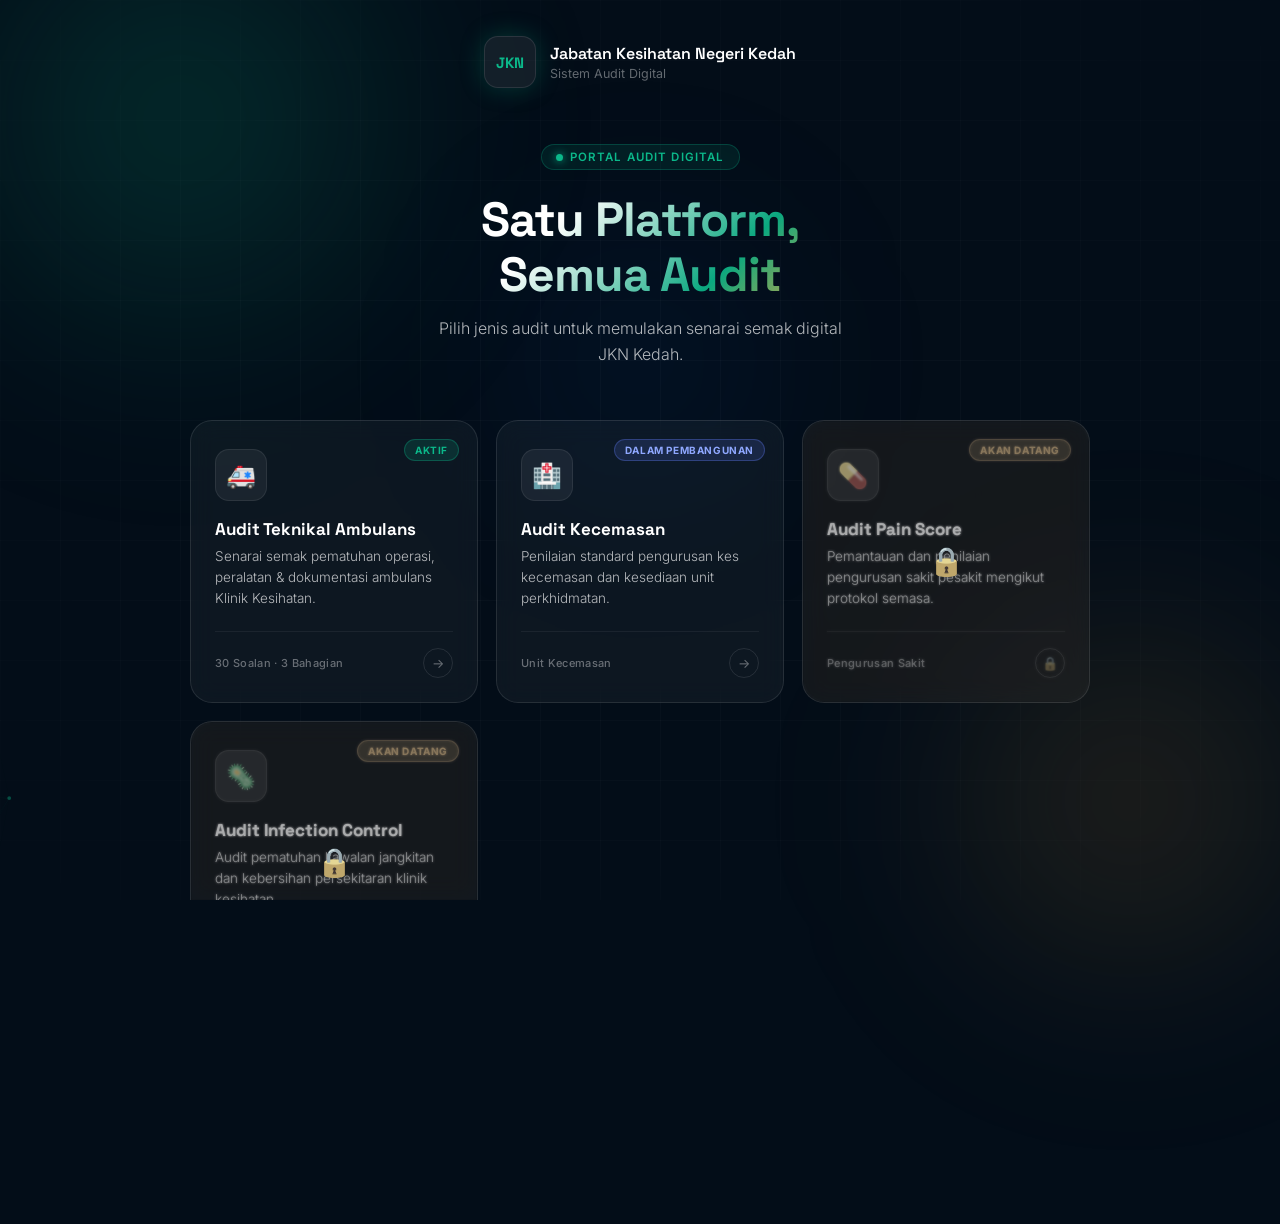
==== index.html @ aa00f6e4 "Add files via upload" ====
<!DOCTYPE html>
<html lang="ms">
<head>
<meta charset="UTF-8">
<meta name="viewport" content="width=device-width, initial-scale=1, viewport-fit=cover">
<title>Sistem Audit Digital — JKN Kedah</title>
<meta name="description" content="Portal Sistem Audit Digital Jabatan Kesihatan Negeri Kedah">
<link rel="preconnect" href="https://fonts.googleapis.com">
<link href="https://fonts.googleapis.com/css2?family=Space+Grotesk:wght@400;500;600;700&family=Inter:wght@300;400;500;600&display=swap" rel="stylesheet">
<style>
*,*::before,*::after{box-sizing:border-box;margin:0;padding:0}
:root{
  --teal:#0bb88a;--teal-dim:#0e8c6b;
  --amber:#f2a93b;
  --glass-bg:rgba(255,255,255,.045);
  --glass-border:rgba(255,255,255,.10);
  --glass-hover:rgba(255,255,255,.075);
  --text-hi:#ffffff;--text-mid:rgba(255,255,255,.70);--text-lo:rgba(255,255,255,.38);
  --font-d:"Space Grotesk",system-ui,sans-serif;
  --font-b:"Inter",system-ui,sans-serif;
  --expo:cubic-bezier(.19,1,.22,1);
}
html,body{height:100%;background:#030d18;color:#fff;font-family:var(--font-b);-webkit-font-smoothing:antialiased;overflow-x:hidden}
@media(prefers-reduced-motion:reduce){*,*::before,*::after{animation-duration:.001ms!important;transition-duration:.001ms!important}}

#bg-canvas{position:fixed;inset:0;z-index:0;pointer-events:none}
.orb{position:fixed;border-radius:50%;filter:blur(90px);pointer-events:none;z-index:0;will-change:transform}
.orb-1{width:600px;height:600px;background:radial-gradient(circle,rgba(11,184,138,.22) 0%,transparent 70%);top:-180px;left:-120px;animation:float1 18s ease-in-out infinite}
.orb-2{width:500px;height:500px;background:radial-gradient(circle,rgba(242,169,59,.16) 0%,transparent 70%);bottom:-150px;right:-100px;animation:float2 22s ease-in-out infinite}
.orb-3{width:350px;height:350px;background:radial-gradient(circle,rgba(11,79,200,.14) 0%,transparent 70%);top:40%;left:50%;transform:translate(-50%,-50%);animation:float3 26s ease-in-out infinite}
@keyframes float1{0%,100%{transform:translate(0,0) scale(1)}33%{transform:translate(60px,40px) scale(1.08)}66%{transform:translate(-30px,70px) scale(.95)}}
@keyframes float2{0%,100%{transform:translate(0,0) scale(1)}33%{transform:translate(-50px,-60px) scale(1.1)}66%{transform:translate(40px,-20px) scale(.92)}}
@keyframes float3{0%,100%{transform:translate(-50%,-50%) scale(1)}50%{transform:translate(-50%,-50%) scale(1.25)}}
.grid-overlay{position:fixed;inset:0;z-index:0;pointer-events:none;
  background-image:linear-gradient(rgba(255,255,255,.025) 1px,transparent 1px),linear-gradient(90deg,rgba(255,255,255,.025) 1px,transparent 1px);
  background-size:60px 60px;mask-image:radial-gradient(ellipse 80% 80% at 50% 50%,black 30%,transparent 100%)}

.portal{position:relative;z-index:1;min-height:100vh;display:flex;flex-direction:column;align-items:center;padding:0 20px 60px}

.portal-header{display:flex;align-items:center;gap:14px;padding:36px 0 0;opacity:0;transform:translateY(-20px);animation:fadeUp .8s var(--expo) .1s forwards}
.logo-wrap{width:52px;height:52px;border-radius:14px;overflow:hidden;border:1.5px solid var(--glass-border);background:rgba(255,255,255,.07);display:flex;align-items:center;justify-content:center;flex:none;box-shadow:0 0 24px rgba(11,184,138,.25)}
.logo-wrap img{width:100%;height:100%;object-fit:contain}
.logo-wrap .logo-fb{font-family:var(--font-d);font-weight:700;font-size:15px;color:var(--teal);display:none}
.header-title{font-family:var(--font-d);font-size:16px;font-weight:600;color:#fff}
.header-sub{font-size:12.5px;color:var(--text-lo);margin-top:2px}

.hero{text-align:center;margin:56px 0 52px;opacity:0;transform:translateY(24px);animation:fadeUp .9s var(--expo) .25s forwards}
.hero-eyebrow{display:inline-flex;align-items:center;gap:7px;font-size:11.5px;font-weight:600;letter-spacing:.1em;text-transform:uppercase;color:var(--teal);background:rgba(11,184,138,.1);border:1px solid rgba(11,184,138,.25);border-radius:99px;padding:5px 14px;margin-bottom:22px}
.hero-eyebrow::before{content:"";width:7px;height:7px;border-radius:50%;background:var(--teal);box-shadow:0 0 8px var(--teal);animation:pulsedot 2s ease-in-out infinite}
@keyframes pulsedot{0%,100%{opacity:1;box-shadow:0 0 6px var(--teal)}50%{opacity:.6;box-shadow:0 0 14px var(--teal)}}
.hero h1{font-family:var(--font-d);font-size:clamp(28px,6vw,48px);font-weight:700;letter-spacing:-.02em;line-height:1.15;background:linear-gradient(135deg,#fff 30%,rgba(11,184,138,.9) 70%,#f2a93b 100%);-webkit-background-clip:text;-webkit-text-fill-color:transparent;background-clip:text;margin-bottom:14px}
.hero p{font-size:16px;color:var(--text-mid);max-width:420px;margin:0 auto;line-height:1.6;font-weight:300}

.cards-grid{display:grid;grid-template-columns:repeat(auto-fit,minmax(260px,1fr));gap:18px;width:100%;max-width:900px}

.audit-card{position:relative;background:var(--glass-bg);border:1px solid var(--glass-border);border-radius:22px;padding:28px 24px 24px;cursor:pointer;text-decoration:none;color:#fff;overflow:hidden;transition:transform .3s var(--expo),box-shadow .3s ease,border-color .3s ease,background .3s ease;backdrop-filter:blur(12px);-webkit-backdrop-filter:blur(12px);opacity:0;transform:translateY(32px)}
.audit-card.is-active{animation:fadeUp .7s var(--expo) forwards}
.audit-card.is-active:nth-child(1){animation-delay:.4s}
.audit-card.is-active:nth-child(2){animation-delay:.52s}
.audit-card.is-locked{animation:fadeUp .7s var(--expo) forwards;cursor:default;filter:saturate(.4)}
.audit-card.is-locked:nth-child(3){animation-delay:.64s}
.audit-card.is-locked:nth-child(4){animation-delay:.76s}
.audit-card.is-active:hover{transform:translateY(-6px) scale(1.01);background:var(--glass-hover);border-color:rgba(11,184,138,.35);box-shadow:0 24px 48px rgba(0,0,0,.35),0 0 0 1px rgba(11,184,138,.15),0 0 60px rgba(11,184,138,.08)}
.audit-card::before{content:"";position:absolute;inset:0;background:linear-gradient(135deg,rgba(255,255,255,.06) 0%,transparent 60%);border-radius:inherit;opacity:0;transition:opacity .3s ease;pointer-events:none}
.audit-card.is-active:hover::before{opacity:1}
.card-glow{position:absolute;top:0;left:20%;right:20%;height:1px;border-radius:99px;background:linear-gradient(90deg,transparent,rgba(11,184,138,.6),transparent);opacity:0;transition:opacity .3s ease}
.audit-card.is-active:hover .card-glow{opacity:1}
.card-icon-wrap{width:52px;height:52px;border-radius:14px;background:rgba(255,255,255,.06);border:1px solid rgba(255,255,255,.08);display:flex;align-items:center;justify-content:center;font-size:24px;margin-bottom:18px;transition:box-shadow .3s ease,background .3s ease}
.audit-card.is-active:hover .card-icon-wrap{background:rgba(11,184,138,.12);border-color:rgba(11,184,138,.25);box-shadow:0 0 20px rgba(11,184,138,.2)}
.card-badge{position:absolute;top:18px;right:18px;font-size:10px;font-weight:700;letter-spacing:.06em;text-transform:uppercase;padding:4px 10px;border-radius:99px}
.badge-active{background:rgba(11,184,138,.15);border:1px solid rgba(11,184,138,.3);color:var(--teal)}
.badge-soon{background:rgba(242,169,59,.15);border:1px solid rgba(242,169,59,.3);color:#f2a93b}
.badge-wip{background:rgba(100,130,255,.15);border:1px solid rgba(100,130,255,.3);color:#8fa8ff}
.card-title{font-family:var(--font-d);font-size:17px;font-weight:700;color:#fff;margin-bottom:6px;line-height:1.25}
.card-desc{font-size:13.5px;color:var(--text-mid);line-height:1.55;font-weight:300}
.card-footer{display:flex;align-items:center;justify-content:space-between;margin-top:22px;padding-top:16px;border-top:1px solid rgba(255,255,255,.06)}
.card-tag{font-size:11px;font-weight:500;color:var(--text-lo);letter-spacing:.03em}
.card-arrow{width:30px;height:30px;border-radius:50%;border:1px solid rgba(255,255,255,.1);display:flex;align-items:center;justify-content:center;font-size:13px;color:var(--text-lo);transition:all .25s ease}
.audit-card.is-active:hover .card-arrow{background:var(--teal);border-color:var(--teal);color:#fff;box-shadow:0 0 16px rgba(11,184,138,.4);transform:translateX(3px)}
.card-lock-overlay{position:absolute;inset:0;border-radius:inherit;background:rgba(3,13,24,.35);display:flex;align-items:center;justify-content:center;font-size:28px;backdrop-filter:blur(1px)}

.dash-link{display:inline-flex;align-items:center;gap:8px;margin-top:32px;font-size:13px;font-weight:500;color:var(--text-lo);text-decoration:none;border:1px solid rgba(255,255,255,.08);border-radius:99px;padding:9px 18px;backdrop-filter:blur(6px);transition:all .25s ease;opacity:0;animation:fadeUp .6s var(--expo) .9s forwards}
.dash-link:hover{color:#fff;border-color:rgba(255,255,255,.18);background:rgba(255,255,255,.05)}
.portal-footer{margin-top:52px;text-align:center;font-size:12px;color:var(--text-lo);line-height:1.7;opacity:0;animation:fadeUp .6s var(--expo) 1s forwards}
@keyframes fadeUp{to{opacity:1;transform:translateY(0) scale(1)}}
@media(max-width:600px){.cards-grid{grid-template-columns:1fr;gap:14px}.hero{margin:40px 0 36px}.hero h1{font-size:28px}}

/* Modal */
.wip-modal{display:none;position:fixed;inset:0;z-index:100;background:rgba(3,13,24,.85);backdrop-filter:blur(8px);align-items:center;justify-content:center;padding:20px}
.wip-modal-box{background:rgba(255,255,255,.055);border:1px solid rgba(255,255,255,.12);border-radius:22px;padding:36px 28px;max-width:340px;width:100%;text-align:center;backdrop-filter:blur(16px)}
.wip-modal-box h2{font-family:var(--font-d);font-size:20px;font-weight:700;margin:16px 0 8px}
.wip-modal-box p{font-size:13.5px;color:rgba(255,255,255,.6);line-height:1.6;margin-bottom:24px}
.wip-close-btn{background:rgba(11,184,138,.15);border:1px solid rgba(11,184,138,.3);color:var(--teal);padding:11px 28px;border-radius:99px;font-size:14px;font-weight:600;cursor:pointer;width:100%;font-family:var(--font-b)}
.wip-close-btn:hover{background:rgba(11,184,138,.25)}
</style>
</head>
<body>

<canvas id="bg-canvas"></canvas>
<div class="orb orb-1"></div>
<div class="orb orb-2"></div>
<div class="orb orb-3"></div>
<div class="grid-overlay"></div>

<div class="portal">

  <header class="portal-header">
    <div class="logo-wrap">
      <img src="assets/img/logo.png" alt="Logo JKN Kedah" onerror="this.style.display='none';this.nextElementSibling.style.display='block'">
      <span class="logo-fb">JKN</span>
    </div>
    <div>
      <div class="header-title">Jabatan Kesihatan Negeri Kedah</div>
      <div class="header-sub">Sistem Audit Digital</div>
    </div>
  </header>

  <div class="hero">
    <div class="hero-eyebrow">Portal Audit Digital</div>
    <h1>Satu Platform,<br>Semua Audit</h1>
    <p>Pilih jenis audit untuk memulakan senarai semak digital JKN Kedah.</p>
  </div>

  <div class="cards-grid">

    <a class="audit-card is-active" href="ambulans.html">
      <div class="card-glow"></div>
      <div class="card-badge badge-active">Aktif</div>
      <div class="card-icon-wrap">🚑</div>
      <div class="card-title">Audit Teknikal Ambulans</div>
      <div class="card-desc">Senarai semak pematuhan operasi, peralatan &amp; dokumentasi ambulans Klinik Kesihatan.</div>
      <div class="card-footer">
        <span class="card-tag">30 Soalan · 3 Bahagian</span>
        <div class="card-arrow">→</div>
      </div>
    </a>

    <a class="audit-card is-active" href="#" data-wip="Audit Kecemasan" data-wip-icon="🏥">
      <div class="card-glow"></div>
      <div class="card-badge badge-wip">Dalam Pembangunan</div>
      <div class="card-icon-wrap">🏥</div>
      <div class="card-title">Audit Kecemasan</div>
      <div class="card-desc">Penilaian standard pengurusan kes kecemasan dan kesediaan unit perkhidmatan.</div>
      <div class="card-footer">
        <span class="card-tag">Unit Kecemasan</span>
        <div class="card-arrow">→</div>
      </div>
    </a>

    <div class="audit-card is-locked">
      <div class="card-badge badge-soon">Akan Datang</div>
      <div class="card-icon-wrap">💊</div>
      <div class="card-title">Audit Pain Score</div>
      <div class="card-desc">Pemantauan dan penilaian pengurusan sakit pesakit mengikut protokol semasa.</div>
      <div class="card-footer">
        <span class="card-tag">Pengurusan Sakit</span>
        <div class="card-arrow">🔒</div>
      </div>
      <div class="card-lock-overlay">🔒</div>
    </div>

    <div class="audit-card is-locked">
      <div class="card-badge badge-soon">Akan Datang</div>
      <div class="card-icon-wrap">🦠</div>
      <div class="card-title">Audit Infection Control</div>
      <div class="card-desc">Audit pematuhan kawalan jangkitan dan kebersihan persekitaran klinik kesihatan.</div>
      <div class="card-footer">
        <span class="card-tag">Kawalan Jangkitan</span>
        <div class="card-arrow">🔒</div>
      </div>
      <div class="card-lock-overlay">🔒</div>
    </div>

  </div>

  <a class="dash-link" href="dashboard.html">📊 Dashboard Analisis Negeri</a>

  <div class="portal-footer">
    Jabatan Kesihatan Negeri Kedah &nbsp;·&nbsp; Sistem Audit Digital v1.0<br>
    <span style="opacity:.5">Dibangunkan untuk kegunaan dalaman JKN Kedah</span>
  </div>

</div>

<!-- WIP Modal -->
<div class="wip-modal" id="wip-modal">
  <div class="wip-modal-box">
    <div id="wip-icon" style="font-size:44px">🏥</div>
    <h2 id="wip-title">Dalam Pembangunan</h2>
    <p>Modul ini sedang dalam pembangunan dan akan dilancarkan tidak lama lagi. Nantikan kemaskini terbaru.</p>
    <button class="wip-close-btn" id="wip-close">Tutup</button>
  </div>
</div>

<script>
/* ── Particle canvas ─────────────────────────────────────────────── */
(function(){
  const canvas=document.getElementById("bg-canvas");
  const ctx=canvas.getContext("2d");
  const N=55;
  let W,H,pts=[];
  function resize(){W=canvas.width=window.innerWidth;H=canvas.height=window.innerHeight;}
  function r(a,b){return Math.random()*(b-a)+a;}
  function mkPt(){return{x:r(0,W),y:r(0,H),rx:r(1,2.2),vx:r(-.12,.12),vy:r(-.18,-.04),a:r(.15,.55),ad:Math.random()>.5?1:-1,as:r(.002,.006)};}
  function init(){resize();pts=Array.from({length:N},mkPt);}
  function draw(){
    ctx.clearRect(0,0,W,H);
    for(let i=0;i<pts.length;i++){
      for(let j=i+1;j<pts.length;j++){
        const dx=pts[i].x-pts[j].x,dy=pts[i].y-pts[j].y,d=Math.sqrt(dx*dx+dy*dy);
        if(d<100){ctx.beginPath();ctx.strokeStyle=`rgba(11,184,138,${.06*(1-d/100)})`;ctx.lineWidth=.5;ctx.moveTo(pts[i].x,pts[i].y);ctx.lineTo(pts[j].x,pts[j].y);ctx.stroke();}
      }
    }
    pts.forEach(p=>{
      p.x+=p.vx;p.y+=p.vy;p.a+=p.ad*p.as;
      if(p.a>.55||p.a<.08)p.ad*=-1;
      if(p.y<-10){p.y=H+5;p.x=r(0,W);}
      if(p.x<-10)p.x=W+5;
      if(p.x>W+10)p.x=-5;
      ctx.beginPath();ctx.arc(p.x,p.y,p.rx,0,Math.PI*2);
      ctx.fillStyle=`rgba(11,184,138,${p.a})`;ctx.fill();
    });
    requestAnimationFrame(draw);
  }
  window.addEventListener("resize",resize);
  init();
  if(!window.matchMedia("(prefers-reduced-motion:reduce)").matches) draw();
})();

/* ── WIP modal ───────────────────────────────────────────────────── */
const modal=document.getElementById("wip-modal");
const wipIcon=document.getElementById("wip-icon");
const wipTitle=document.getElementById("wip-title");
document.querySelectorAll("[data-wip]").forEach(el=>{
  el.addEventListener("click",e=>{
    e.preventDefault();
    wipTitle.textContent=el.dataset.wip;
    wipIcon.textContent=el.dataset.wipIcon||"🏗️";
    modal.style.display="flex";
  });
});
document.getElementById("wip-close").addEventListener("click",()=>modal.style.display="none");
modal.addEventListener("click",e=>{if(e.target===modal)modal.style.display="none";});
document.addEventListener("keydown",e=>{if(e.key==="Escape")modal.style.display="none";});
</script>
</body>
</html>
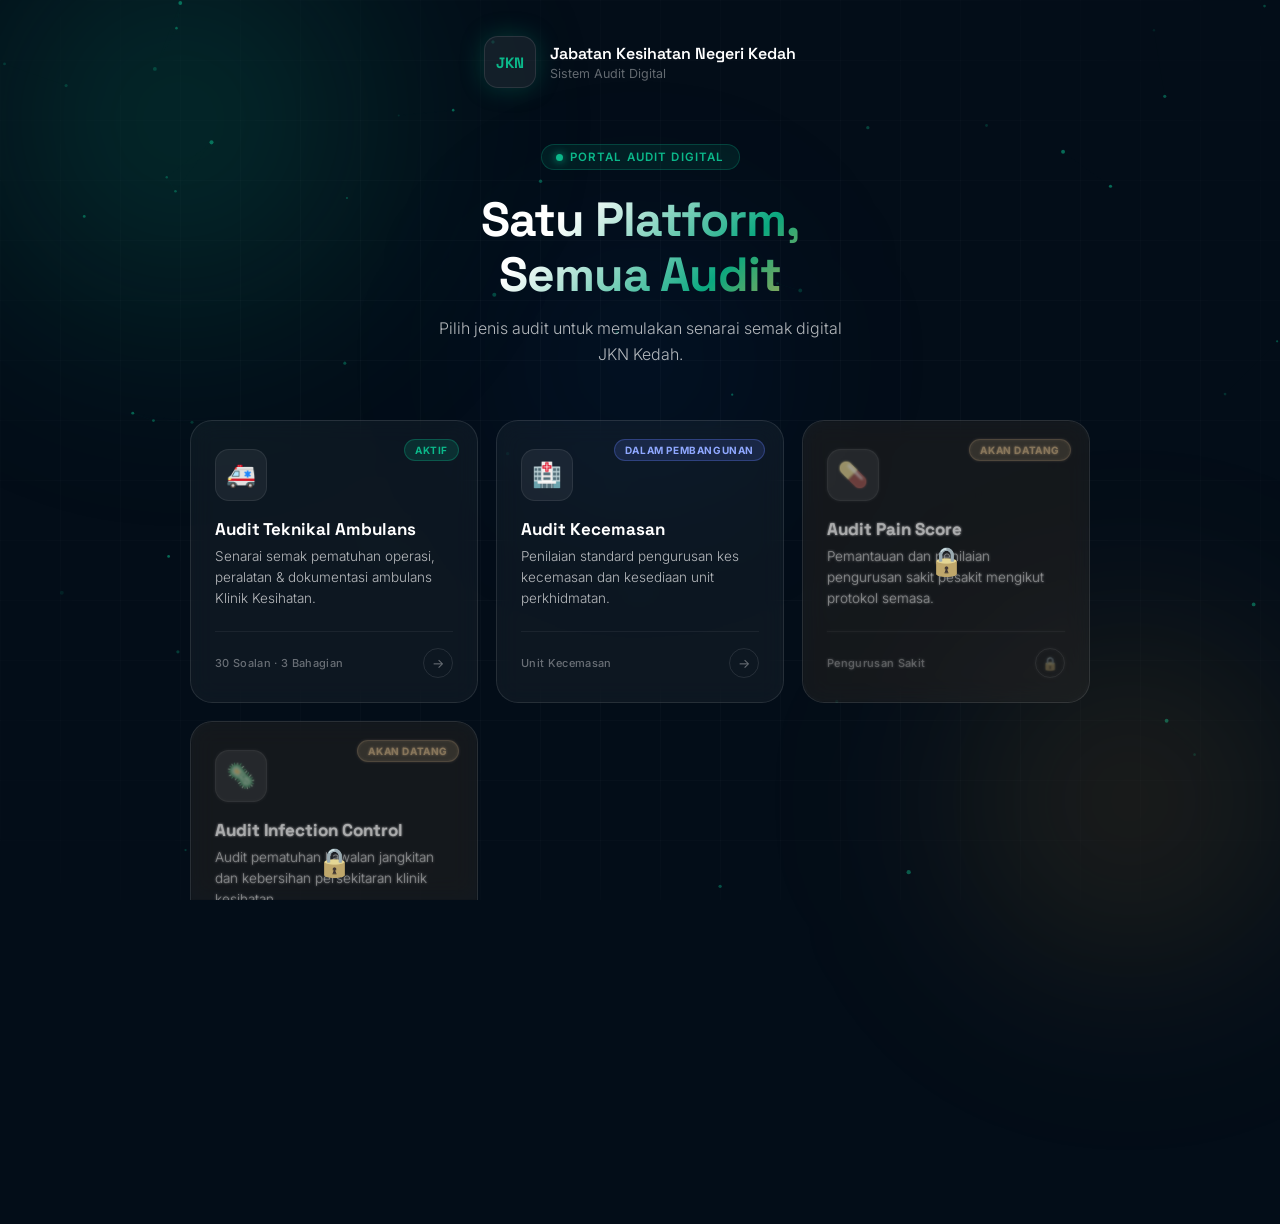
==== commit 8877cc6c: "Update index.html" ====
--- a/index.html
+++ b/index.html
@@ -123,7 +123,7 @@
 
   <div class="cards-grid">
 
-    <a class="audit-card is-active" href="ambulans.html">
+    <a class="audit-card is-active" href="form.html">
       <div class="card-glow"></div>
       <div class="card-badge badge-active">Aktif</div>
       <div class="card-icon-wrap">🚑</div>
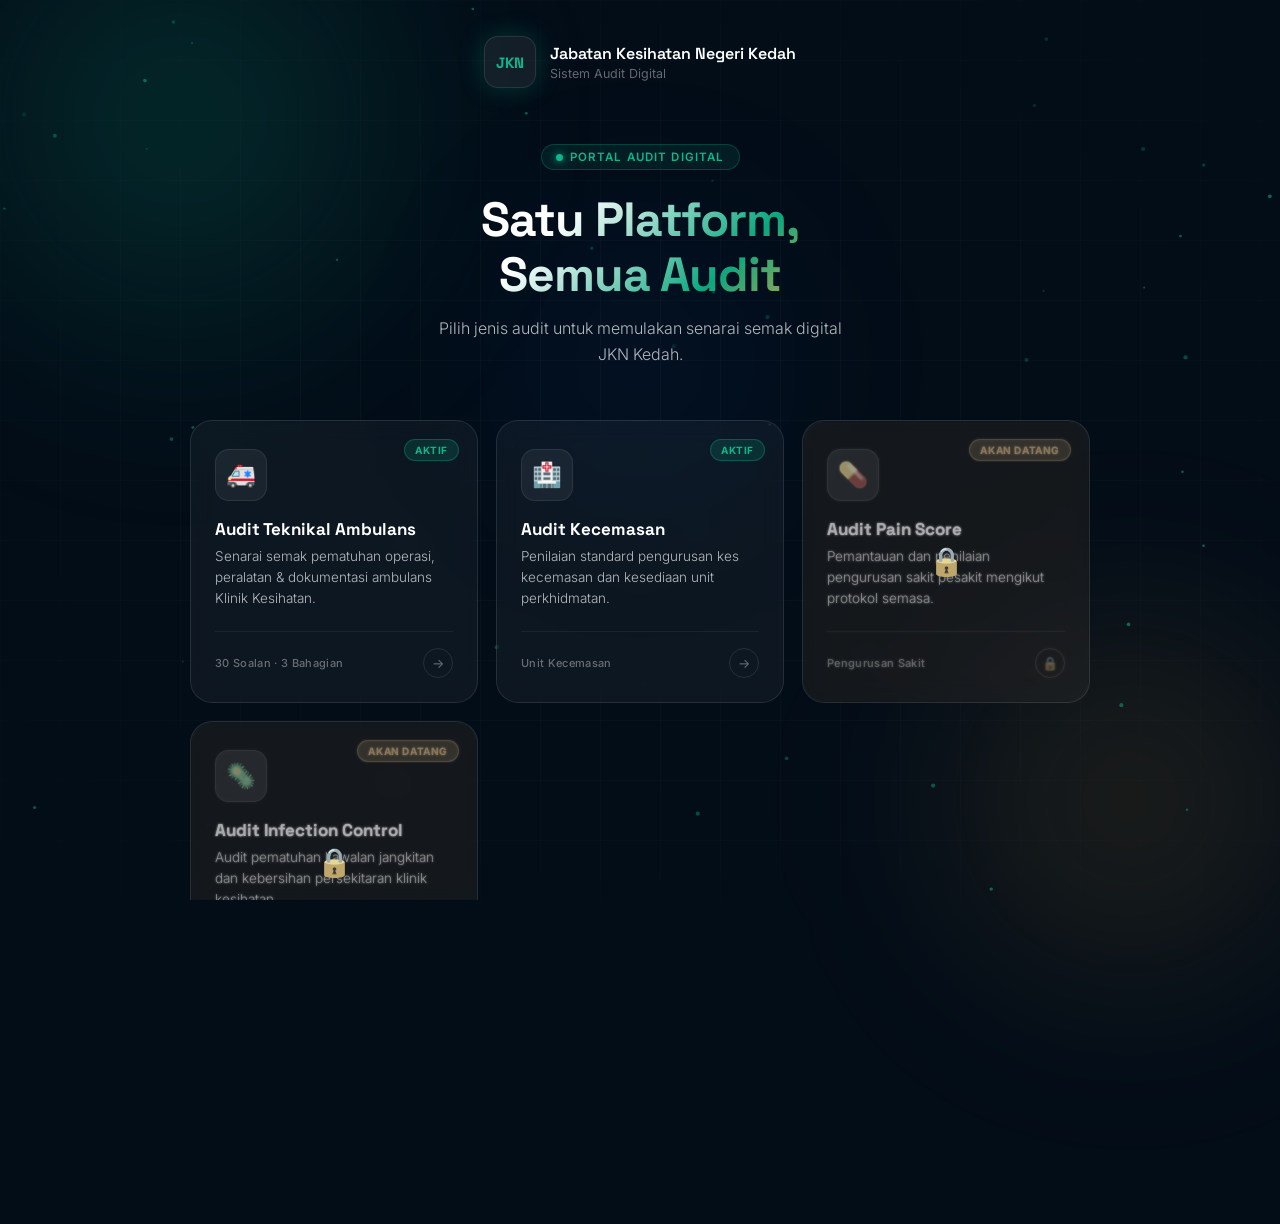
==== commit 04f6bd28: "Update audit card link and status text" ====
--- a/index.html
+++ b/index.html
@@ -135,9 +135,9 @@
       </div>
     </a>
 
-    <a class="audit-card is-active" href="#" data-wip="Audit Kecemasan" data-wip-icon="🏥">
+    <a class="audit-card is-active" href="form2.html" data-wip="Audit Kecemasan" data-wip-icon="🏥">
       <div class="card-glow"></div>
-      <div class="card-badge badge-wip">Dalam Pembangunan</div>
+      <div class="card-badge badge-active">Aktif</div>
       <div class="card-icon-wrap">🏥</div>
       <div class="card-title">Audit Kecemasan</div>
       <div class="card-desc">Penilaian standard pengurusan kes kecemasan dan kesediaan unit perkhidmatan.</div>
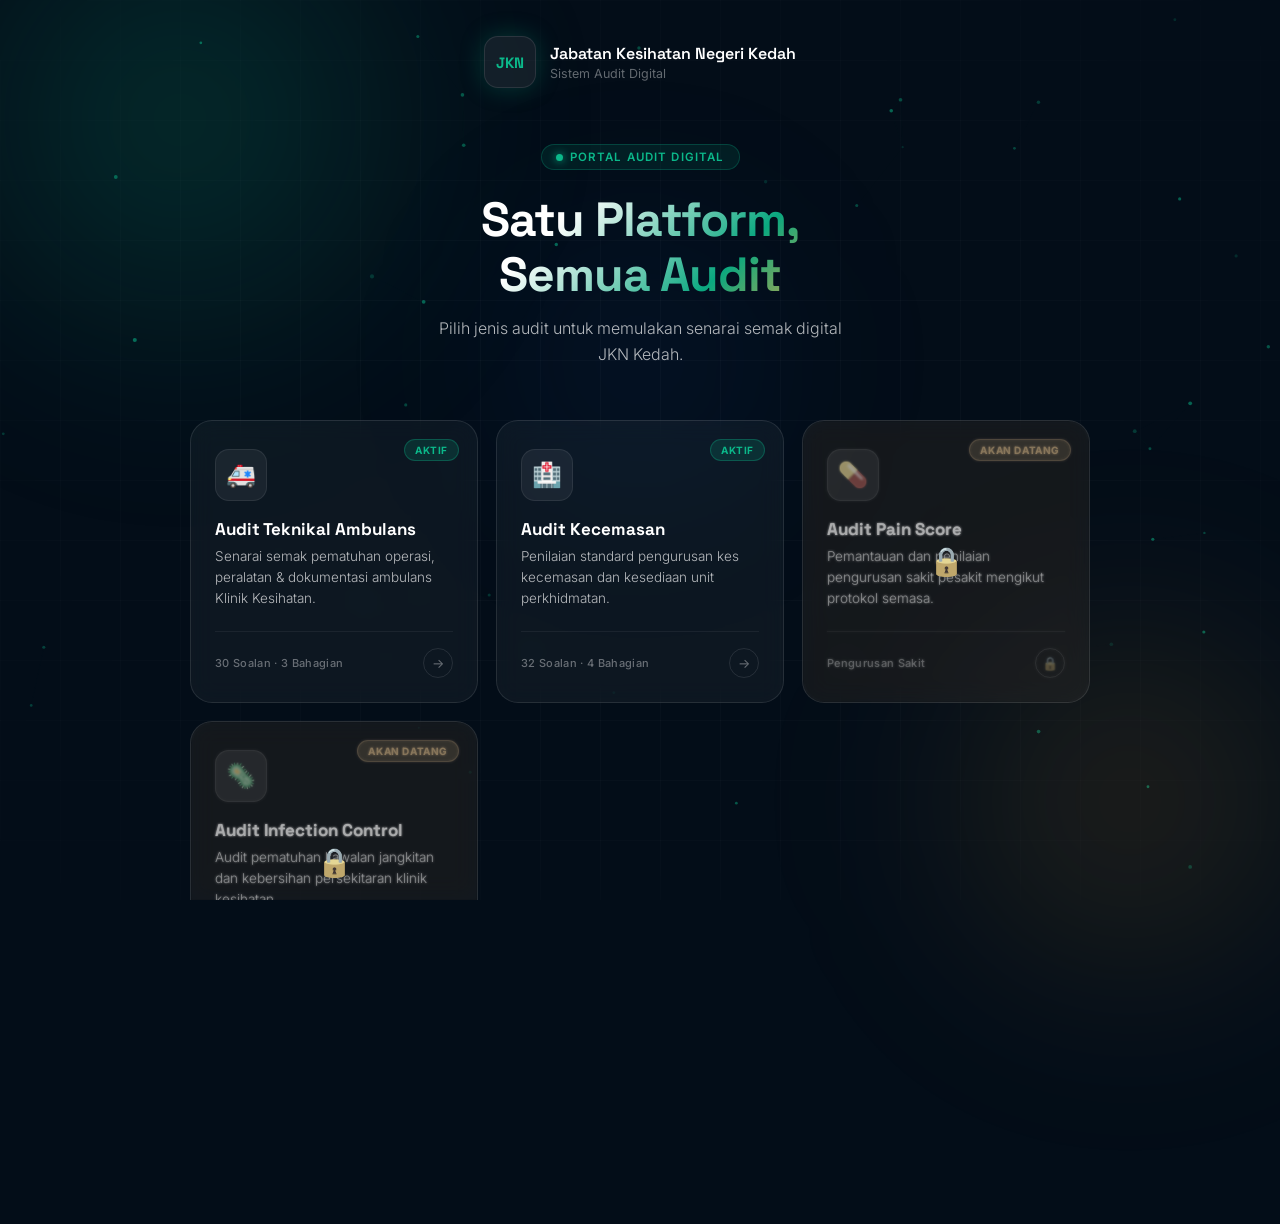
==== commit c50ac55b: "Update card tag with question and section details" ====
--- a/index.html
+++ b/index.html
@@ -142,7 +142,7 @@
       <div class="card-title">Audit Kecemasan</div>
       <div class="card-desc">Penilaian standard pengurusan kes kecemasan dan kesediaan unit perkhidmatan.</div>
       <div class="card-footer">
-        <span class="card-tag">Unit Kecemasan</span>
+        <span class="card-tag">32 Soalan · 4 Bahagian</span>
         <div class="card-arrow">→</div>
       </div>
     </a>
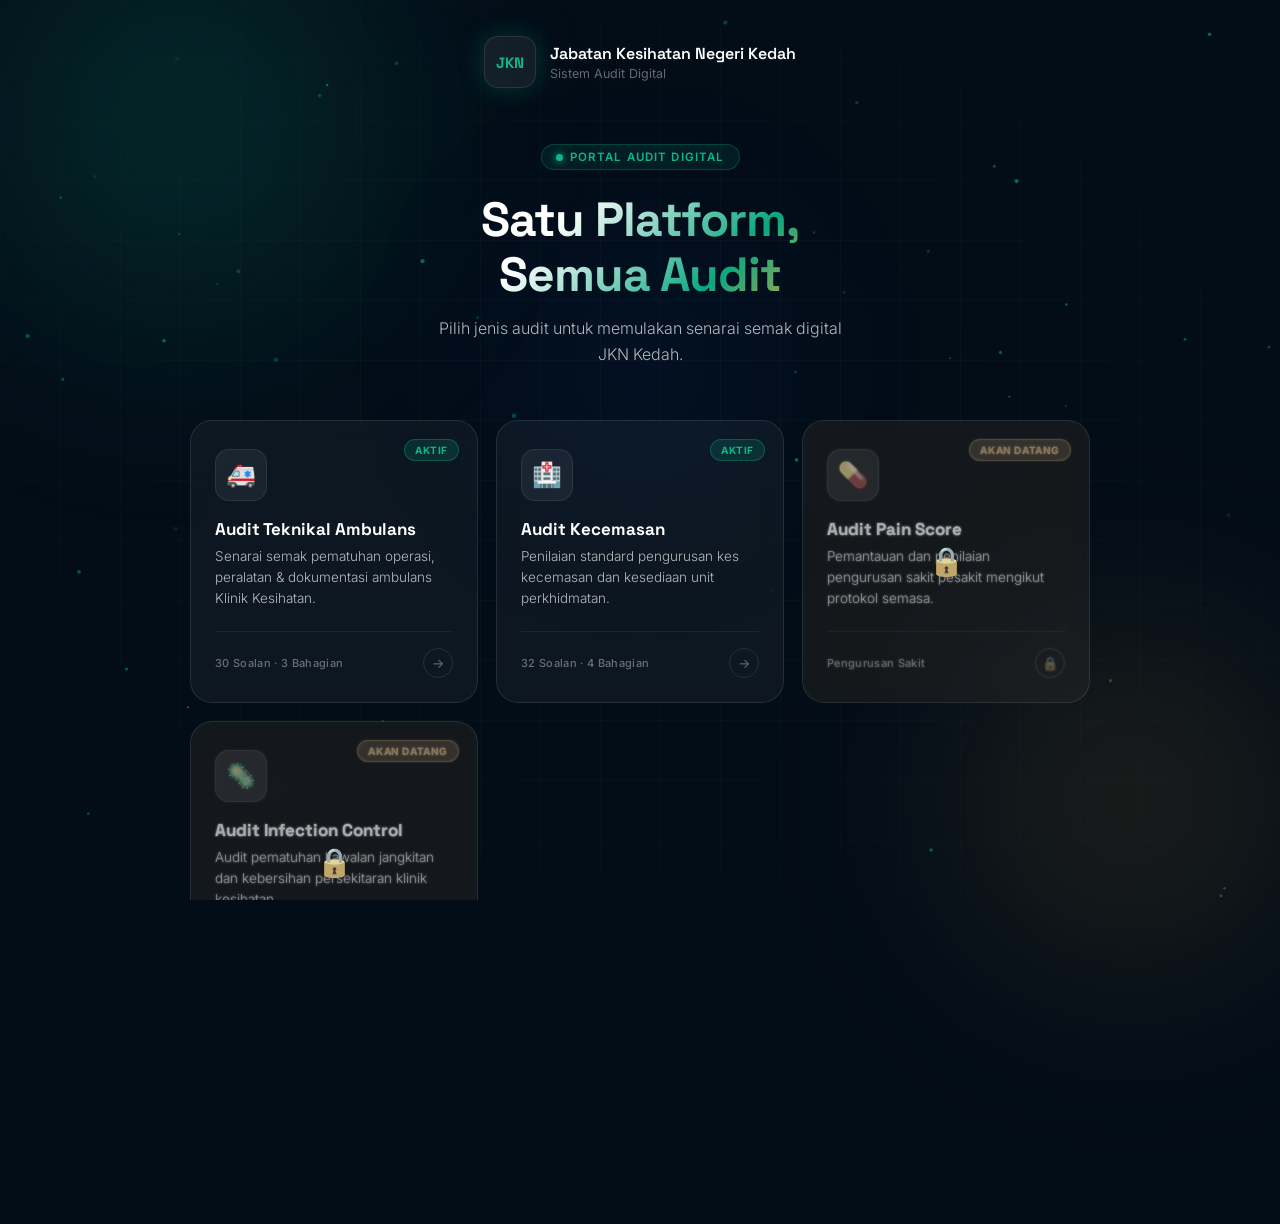
==== commit 7482b9e0: "Update index.html" ====
--- a/index.html
+++ b/index.html
@@ -106,7 +106,7 @@
 
   <header class="portal-header">
     <div class="logo-wrap">
-      <img src="assets/img/logo.png" alt="Logo JKN Kedah" onerror="this.style.display='none';this.nextElementSibling.style.display='block'">
+      <img src="https://raw.githubusercontent.com/opdkktu/audit-form/main/assets/img/ppp.jpeg" alt="Logo JKN Kedah" onerror="this.style.display='none';this.nextElementSibling.style.display='block'">
       <span class="logo-fb">JKN</span>
     </div>
     <div>
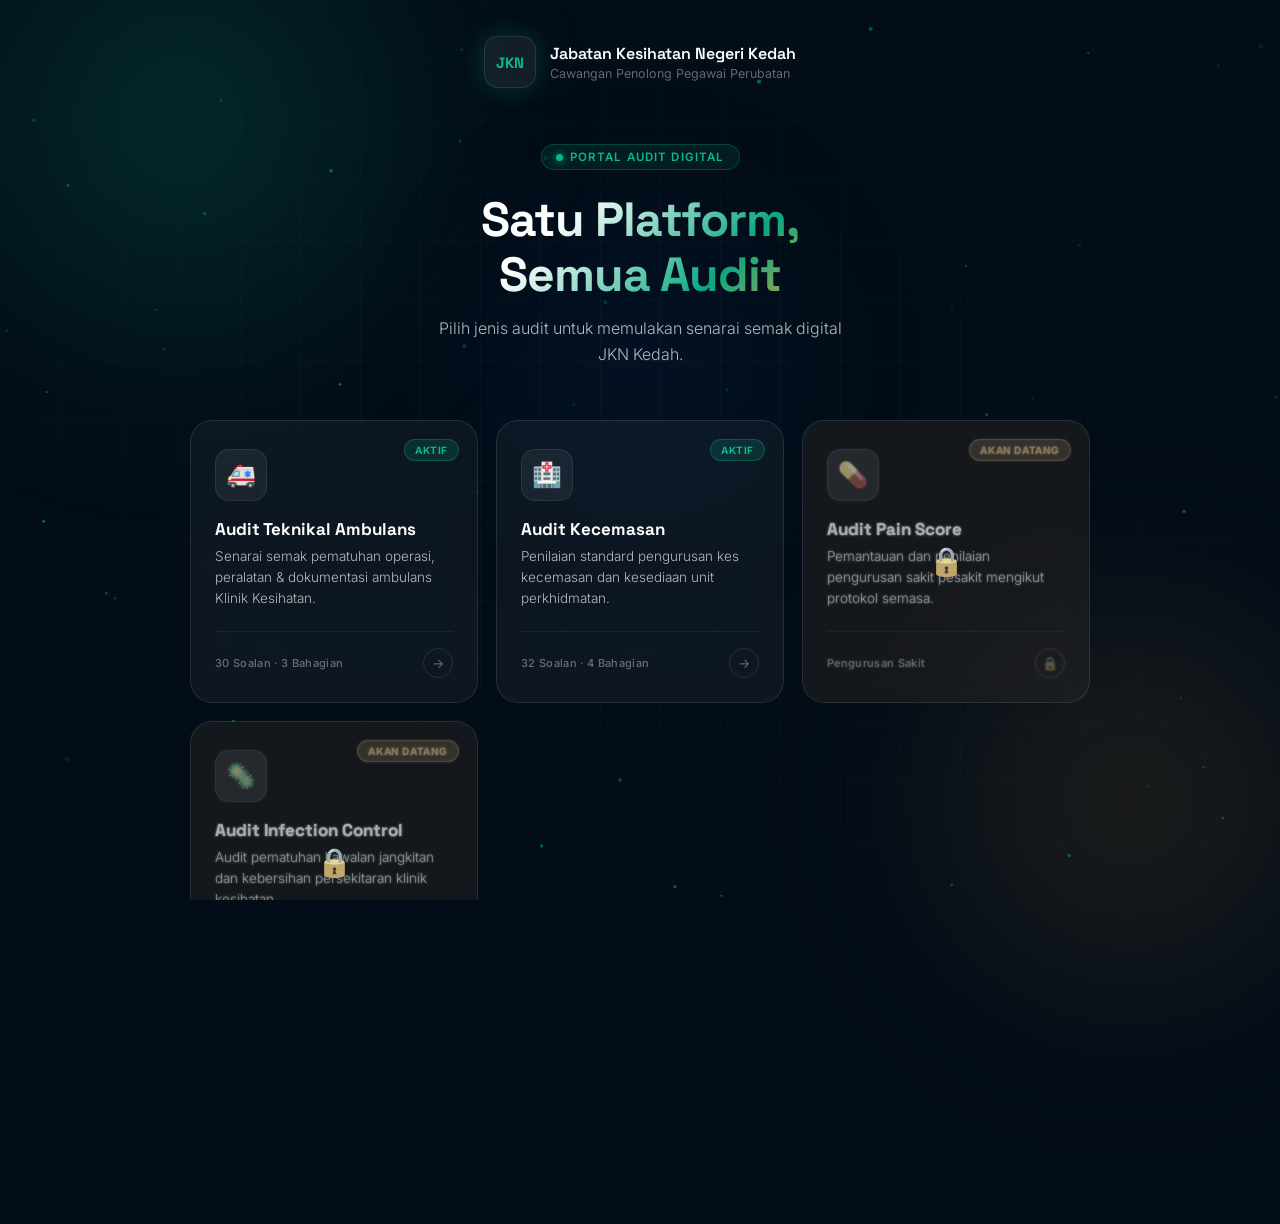
==== commit 8cee7880: "Update index.html" ====
--- a/index.html
+++ b/index.html
@@ -111,7 +111,7 @@
     </div>
     <div>
       <div class="header-title">Jabatan Kesihatan Negeri Kedah</div>
-      <div class="header-sub">Sistem Audit Digital</div>
+      <div class="header-sub">Cawangan Penolong Pegawai Perubatan</div>
     </div>
   </header>
 
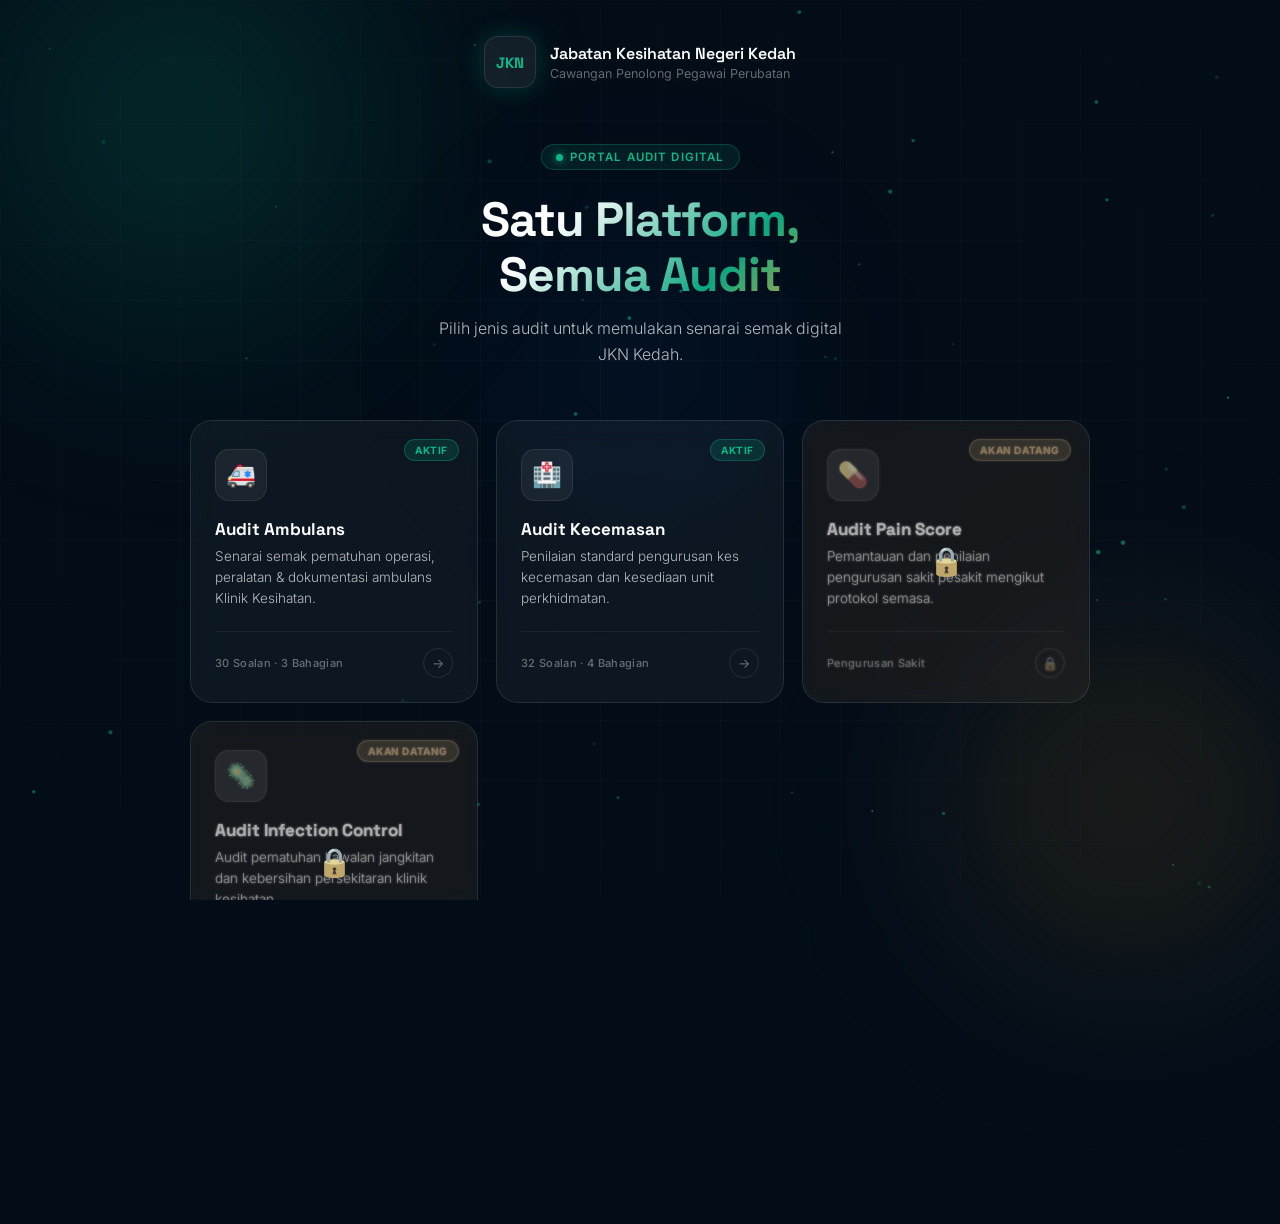
==== commit 94cfc116: "Update card title for Audit Teknikal Ambulans" ====
--- a/index.html
+++ b/index.html
@@ -127,7 +127,7 @@
       <div class="card-glow"></div>
       <div class="card-badge badge-active">Aktif</div>
       <div class="card-icon-wrap">🚑</div>
-      <div class="card-title">Audit Teknikal Ambulans</div>
+      <div class="card-title">Audit Ambulans</div>
       <div class="card-desc">Senarai semak pematuhan operasi, peralatan &amp; dokumentasi ambulans Klinik Kesihatan.</div>
       <div class="card-footer">
         <span class="card-tag">30 Soalan · 3 Bahagian</span>
@@ -135,7 +135,7 @@
       </div>
     </a>
 
-    <a class="audit-card is-active" href="form2.html" data-wip="Audit Kecemasan" data-wip-icon="🏥">
+    <a class="audit-card is-active" href="form2.html">
       <div class="card-glow"></div>
       <div class="card-badge badge-active">Aktif</div>
       <div class="card-icon-wrap">🏥</div>
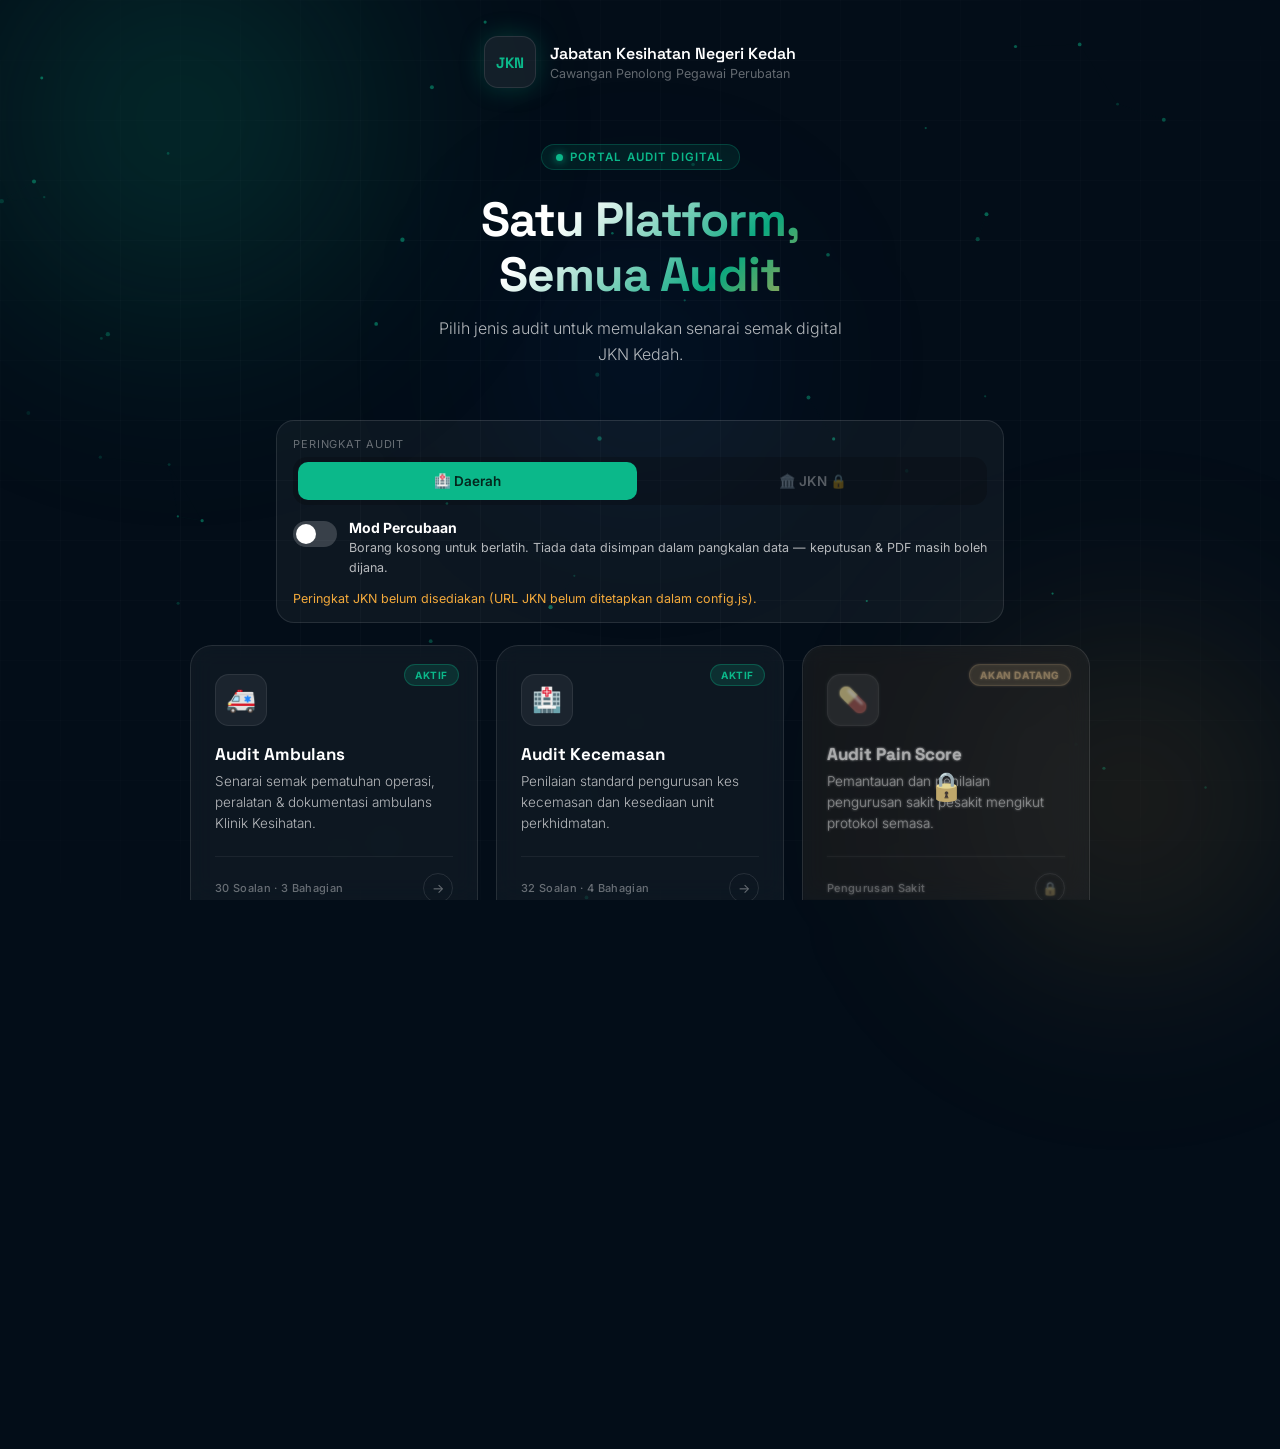
==== commit e5440366: "Add mode panel and script imports to index.html" ====
--- a/index.html
+++ b/index.html
@@ -121,6 +121,8 @@
     <p>Pilih jenis audit untuk memulakan senarai semak digital JKN Kedah.</p>
   </div>
 
+  <div id="mode-panel"></div>
+
   <div class="cards-grid">
 
     <a class="audit-card is-active" href="form.html">
@@ -192,6 +194,8 @@
   </div>
 </div>
 
+<script src="assets/js/config.js"></script>
+<script src="assets/js/mode.js"></script>
 <script>
 /* ── Particle canvas ─────────────────────────────────────────────── */
 (function(){
